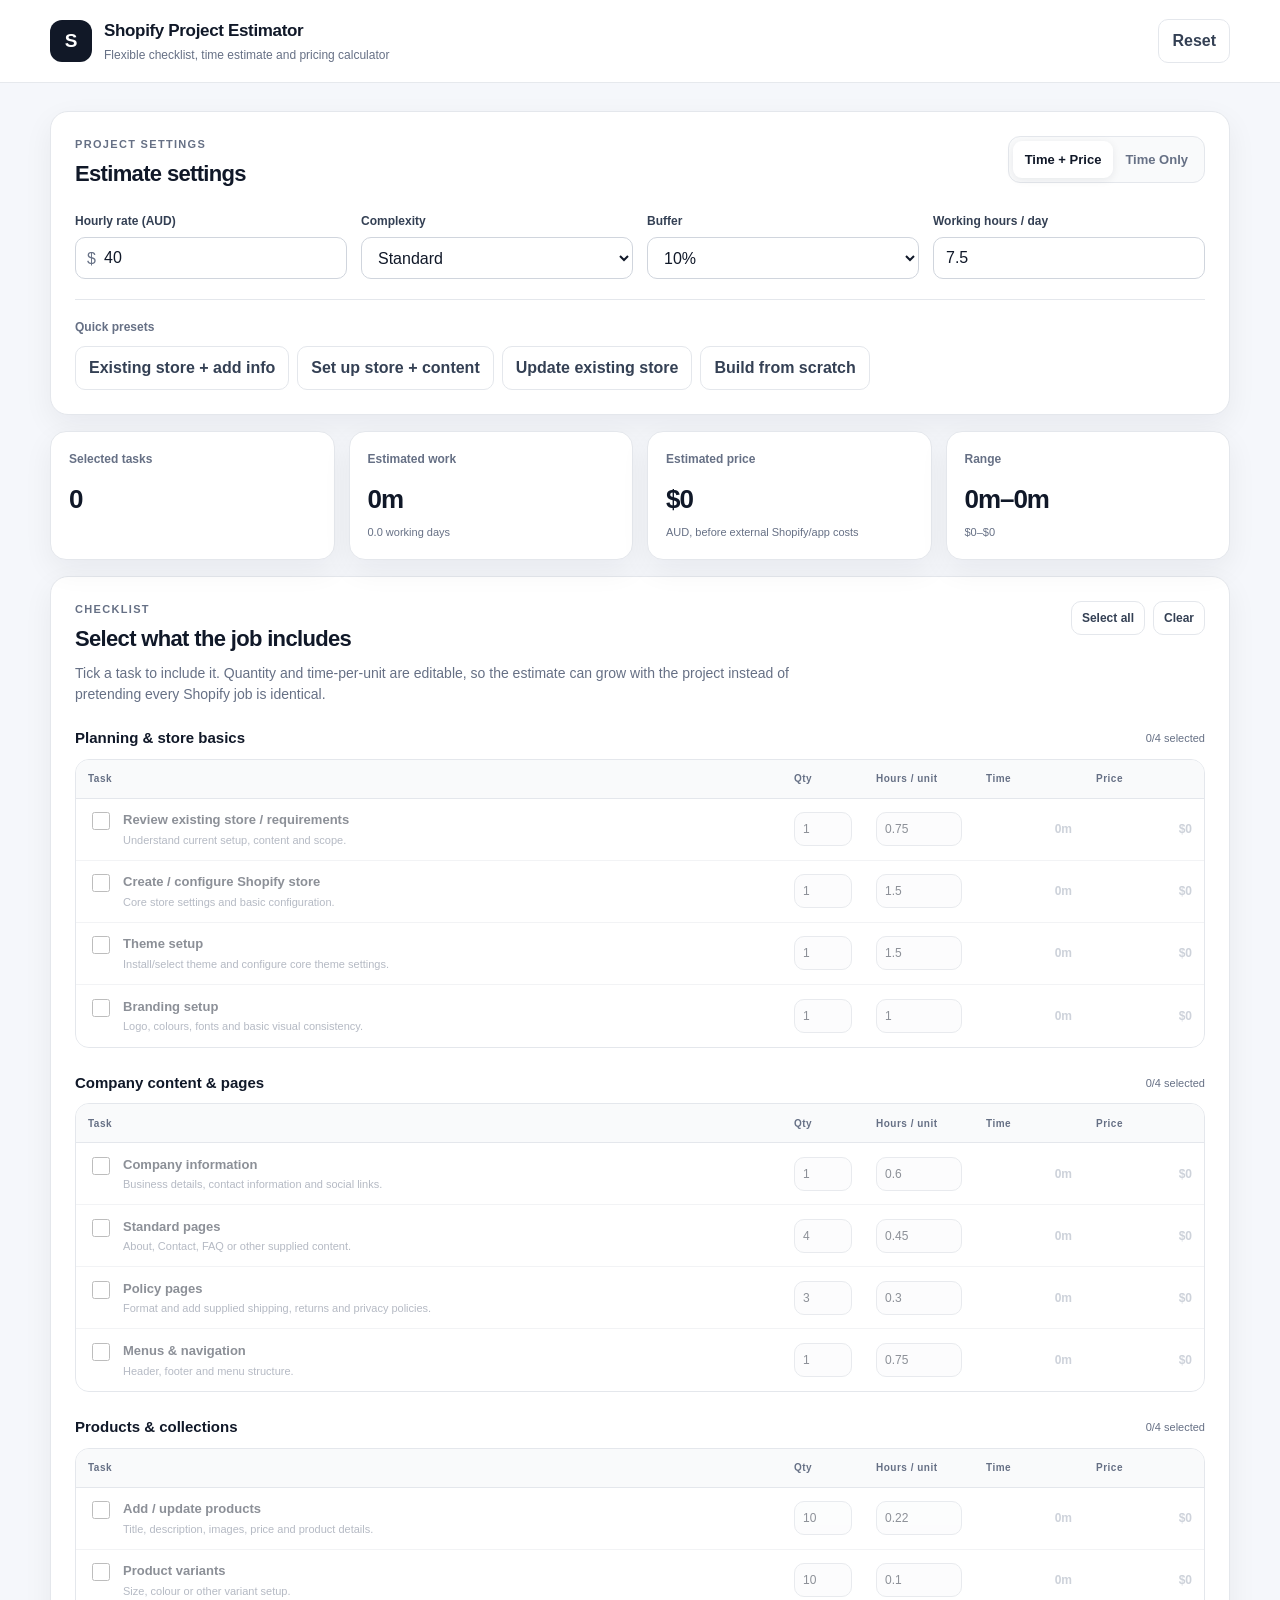
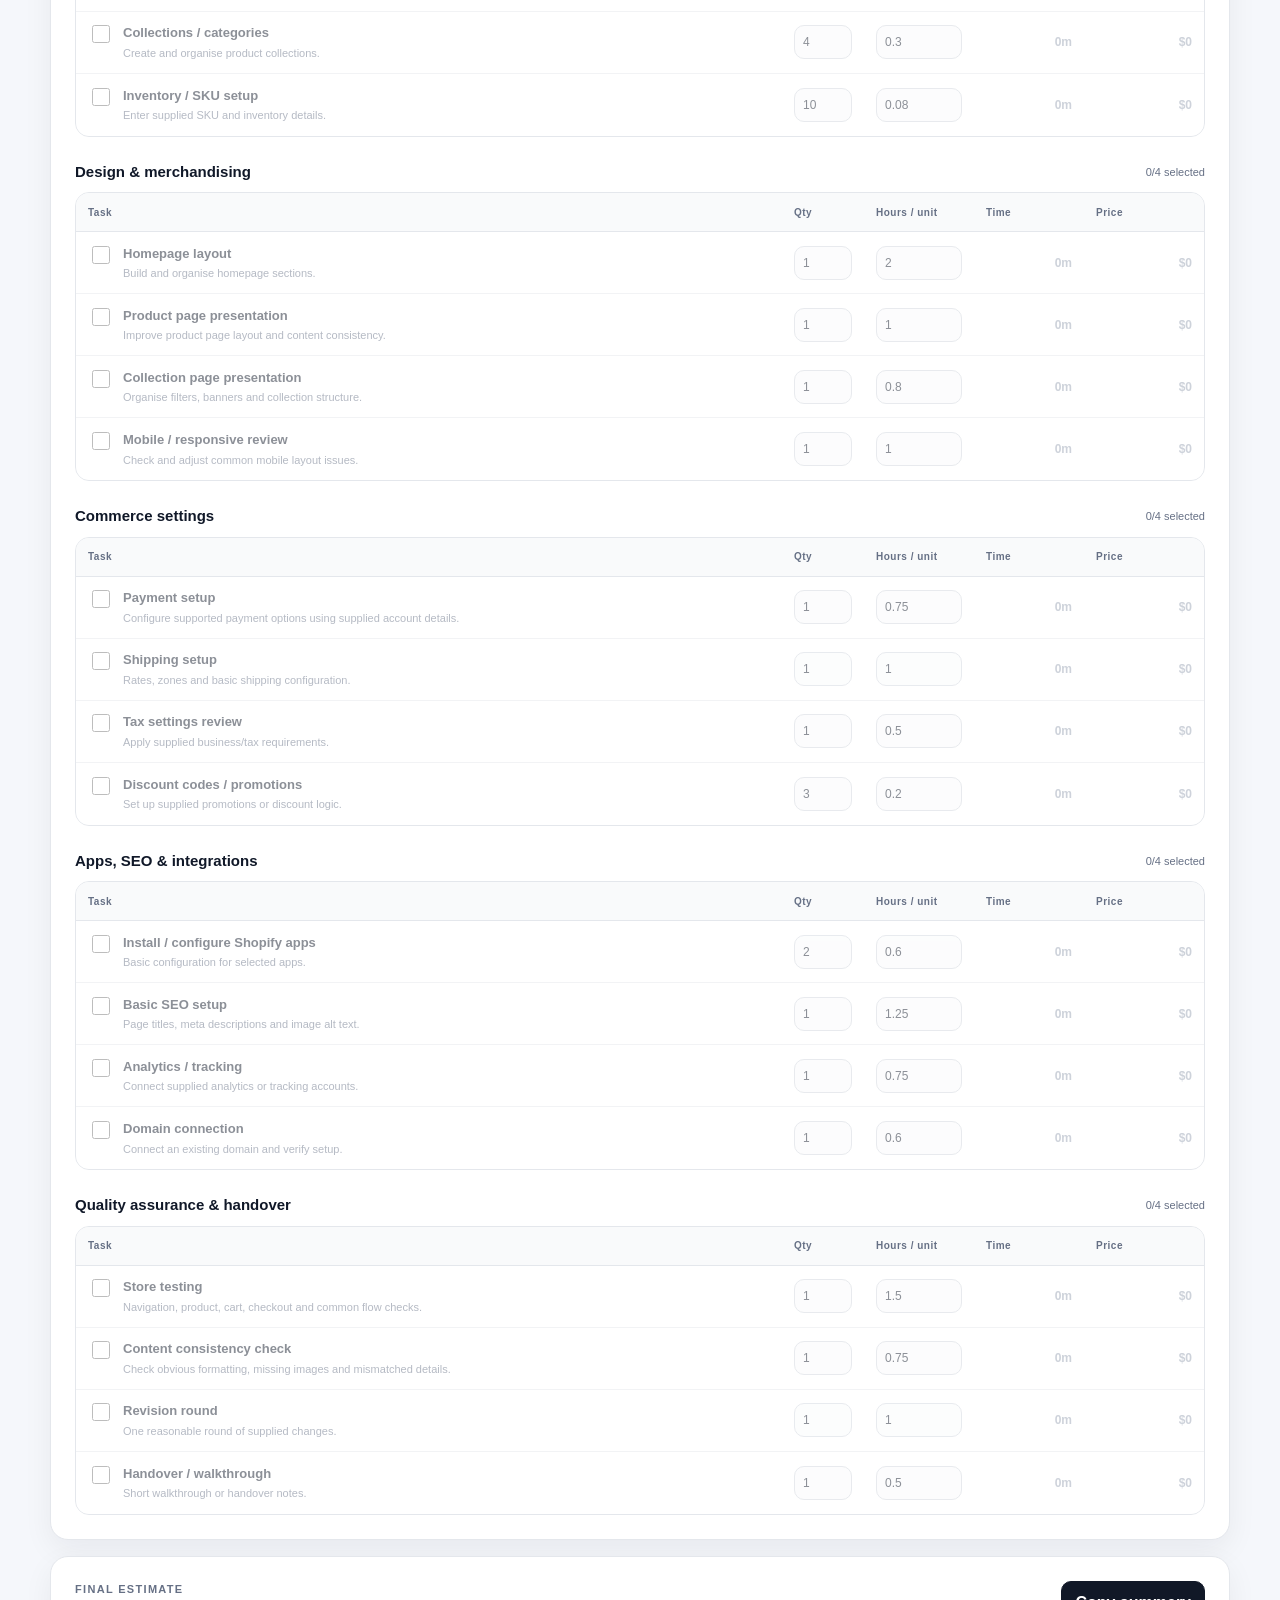
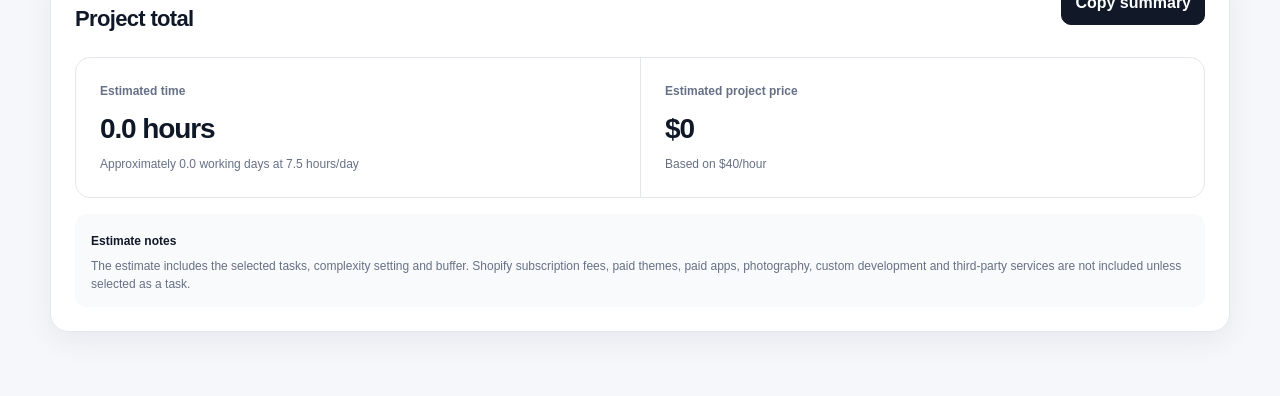
==== index.html @ 7134228d "Add files via upload" ====
<!doctype html>
<html lang="en">
<head>
  <meta charset="utf-8" />
  <meta name="viewport" content="width=device-width, initial-scale=1" />
  <meta name="theme-color" content="#111827" />
  <title>Shopify Project Estimator</title>
  <link rel="stylesheet" href="style.css" />
</head>
<body>
  <header class="topbar">
    <div class="brand">
      <div class="brand-mark">S</div>
      <div>
        <h1>Shopify Project Estimator</h1>
        <p>Flexible checklist, time estimate and pricing calculator</p>
      </div>
    </div>
    <button id="resetBtn" class="ghost-btn" type="button">Reset</button>
  </header>

  <main class="container">
    <section class="panel controls-panel">
      <div class="section-heading">
        <div>
          <span class="eyebrow">PROJECT SETTINGS</span>
          <h2>Estimate settings</h2>
        </div>
        <div class="mode-switch" aria-label="Estimate display mode">
          <button class="mode-btn active" data-mode="full" type="button">Time + Price</button>
          <button class="mode-btn" data-mode="time" type="button">Time Only</button>
        </div>
      </div>

      <div class="settings-grid">
        <label class="field price-field">
          <span>Hourly rate (AUD)</span>
          <div class="input-prefix">
            <span>$</span>
            <input id="hourlyRate" type="number" min="0" step="1" value="40" />
          </div>
        </label>

        <label class="field">
          <span>Complexity</span>
          <select id="complexity">
            <option value="0.9">Simple</option>
            <option value="1" selected>Standard</option>
            <option value="1.2">Detailed</option>
            <option value="1.45">Complex</option>
          </select>
        </label>

        <label class="field">
          <span>Buffer</span>
          <select id="buffer">
            <option value="0">0%</option>
            <option value="0.1" selected>10%</option>
            <option value="0.2">20%</option>
            <option value="0.3">30%</option>
          </select>
        </label>

        <label class="field">
          <span>Working hours / day</span>
          <input id="hoursPerDay" type="number" min="1" max="16" step="0.5" value="7.5" />
        </label>
      </div>

      <div class="preset-wrap">
        <span class="preset-label">Quick presets</span>
        <div class="preset-buttons">
          <button type="button" class="preset-btn" data-preset="existing">Existing store + add info</button>
          <button type="button" class="preset-btn" data-preset="setup">Set up store + content</button>
          <button type="button" class="preset-btn" data-preset="update">Update existing store</button>
          <button type="button" class="preset-btn" data-preset="scratch">Build from scratch</button>
        </div>
      </div>
    </section>

    <section class="summary-grid">
      <article class="summary-card">
        <span>Selected tasks</span>
        <strong id="selectedCount">0</strong>
      </article>
      <article class="summary-card">
        <span>Estimated work</span>
        <strong id="totalTime">0h</strong>
        <small id="dayEstimate">0 working days</small>
      </article>
      <article class="summary-card price-card">
        <span>Estimated price</span>
        <strong id="totalPrice">$0</strong>
        <small>AUD, before external Shopify/app costs</small>
      </article>
      <article class="summary-card">
        <span>Range</span>
        <strong id="timeRange">0–0h</strong>
        <small id="priceRange" class="price-field">$0–$0</small>
      </article>
    </section>

    <section class="panel checklist-panel">
      <div class="section-heading checklist-title">
        <div>
          <span class="eyebrow">CHECKLIST</span>
          <h2>Select what the job includes</h2>
          <p>Tick a task to include it. Quantity and time-per-unit are editable, so the estimate can grow with the project instead of pretending every Shopify job is identical.</p>
        </div>
        <div class="checklist-actions">
          <button id="selectAllBtn" class="ghost-btn small" type="button">Select all</button>
          <button id="clearAllBtn" class="ghost-btn small" type="button">Clear</button>
        </div>
      </div>

      <div id="taskGroups"></div>
    </section>

    <section class="panel final-panel">
      <div class="section-heading">
        <div>
          <span class="eyebrow">FINAL ESTIMATE</span>
          <h2>Project total</h2>
        </div>
        <button id="copyBtn" class="primary-btn" type="button">Copy summary</button>
      </div>

      <div class="final-grid">
        <div>
          <span class="final-label">Estimated time</span>
          <strong id="finalTime">0 hours</strong>
          <p id="finalDays">Approximately 0 working days</p>
        </div>
        <div class="price-field">
          <span class="final-label">Estimated project price</span>
          <strong id="finalPrice">A$0</strong>
          <p id="finalRateNote">Based on A$40/hour</p>
        </div>
      </div>

      <div class="notes">
        <strong>Estimate notes</strong>
        <p id="estimateNote">The estimate includes the selected tasks, complexity setting and buffer. Shopify subscription fees, paid themes, paid apps, photography, custom development and third-party services are not included unless selected as a task.</p>
      </div>
    </section>
  </main>

  <div id="toast" class="toast" role="status" aria-live="polite">Copied</div>
  <script src="app.js"></script>
</body>
</html>
---- style.css ----
:root {
  --bg: #f5f7fb;
  --panel: #ffffff;
  --text: #101828;
  --muted: #667085;
  --line: #e4e7ec;
  --soft: #f9fafb;
  --accent: #111827;
  --accent-2: #344054;
  --green: #16a34a;
  --shadow: 0 10px 30px rgba(16, 24, 40, .06);
  --radius: 18px;
}

* { box-sizing: border-box; }
html { scroll-behavior: smooth; }

body {
  margin: 0;
  background: var(--bg);
  color: var(--text);
  font-family: Inter, ui-sans-serif, -apple-system, BlinkMacSystemFont, "Segoe UI", sans-serif;
  line-height: 1.5;
}

button, input, select { font: inherit; }

.topbar {
  position: sticky;
  top: 0;
  z-index: 20;
  display: flex;
  justify-content: space-between;
  align-items: center;
  gap: 20px;
  padding: 18px max(20px, calc((100vw - 1180px)/2));
  background: rgba(255,255,255,.92);
  backdrop-filter: blur(16px);
  border-bottom: 1px solid rgba(228,231,236,.9);
}

.brand { display: flex; align-items: center; gap: 12px; }
.brand-mark {
  width: 42px; height: 42px; border-radius: 12px;
  display: grid; place-items: center;
  background: var(--accent); color: white;
  font-weight: 800; font-size: 19px;
}
.brand h1 { margin: 0; font-size: 17px; letter-spacing: -.02em; }
.brand p { margin: 2px 0 0; color: var(--muted); font-size: 12px; }

.container {
  width: min(1180px, calc(100% - 32px));
  margin: 28px auto 64px;
}

.panel, .summary-card {
  background: var(--panel);
  border: 1px solid var(--line);
  box-shadow: var(--shadow);
}

.panel { border-radius: var(--radius); padding: 24px; }

.section-heading {
  display: flex;
  justify-content: space-between;
  align-items: flex-start;
  gap: 18px;
  margin-bottom: 22px;
}

.eyebrow {
  display: block;
  margin-bottom: 5px;
  font-size: 11px;
  font-weight: 800;
  letter-spacing: .12em;
  color: var(--muted);
}

h2 { margin: 0; font-size: 22px; letter-spacing: -.03em; }
.section-heading p { margin: 8px 0 0; color: var(--muted); max-width: 760px; font-size: 14px; }

.mode-switch {
  display: inline-flex;
  padding: 4px;
  background: var(--soft);
  border: 1px solid var(--line);
  border-radius: 12px;
  flex-shrink: 0;
}

.mode-btn {
  border: 0;
  background: transparent;
  color: var(--muted);
  padding: 9px 12px;
  border-radius: 9px;
  cursor: pointer;
  font-weight: 700;
  font-size: 13px;
}
.mode-btn.active { background: white; color: var(--text); box-shadow: 0 2px 8px rgba(16,24,40,.08); }

.settings-grid {
  display: grid;
  grid-template-columns: repeat(4, 1fr);
  gap: 14px;
}

.field { display: flex; flex-direction: column; gap: 7px; }
.field > span { font-size: 12px; font-weight: 700; color: var(--accent-2); }

input, select {
  width: 100%;
  height: 42px;
  padding: 0 12px;
  border: 1px solid #d0d5dd;
  border-radius: 10px;
  background: white;
  color: var(--text);
  outline: none;
}
input:focus, select:focus { border-color: #98a2b3; box-shadow: 0 0 0 3px rgba(152,162,179,.15); }

.input-prefix { position: relative; }
.input-prefix span { position: absolute; left: 12px; top: 10px; color: var(--muted); }
.input-prefix input { padding-left: 28px; }

.preset-wrap {
  margin-top: 20px;
  padding-top: 18px;
  border-top: 1px solid var(--line);
}
.preset-label { display: block; color: var(--muted); font-size: 12px; font-weight: 700; margin-bottom: 10px; }
.preset-buttons { display: flex; gap: 8px; flex-wrap: wrap; }

.preset-btn, .ghost-btn, .primary-btn {
  border-radius: 10px;
  padding: 9px 13px;
  cursor: pointer;
  font-weight: 700;
  transition: .16s ease;
}
.preset-btn, .ghost-btn {
  border: 1px solid var(--line);
  background: white;
  color: var(--accent-2);
}
.preset-btn:hover, .ghost-btn:hover { background: var(--soft); transform: translateY(-1px); }
.primary-btn { border: 1px solid var(--accent); background: var(--accent); color: white; }
.primary-btn:hover { opacity: .9; transform: translateY(-1px); }
.small { padding: 7px 10px; font-size: 12px; }

.summary-grid {
  display: grid;
  grid-template-columns: repeat(4, 1fr);
  gap: 14px;
  margin: 16px 0;
}
.summary-card { border-radius: 16px; padding: 18px; min-height: 124px; }
.summary-card span { display: block; color: var(--muted); font-size: 12px; font-weight: 700; }
.summary-card strong { display: block; margin-top: 12px; font-size: 26px; letter-spacing: -.04em; }
.summary-card small { display: block; margin-top: 5px; color: var(--muted); font-size: 11px; }

.checklist-actions { display: flex; gap: 8px; flex-shrink: 0; }

.task-group + .task-group { margin-top: 24px; }
.group-head {
  display: flex;
  justify-content: space-between;
  align-items: center;
  margin-bottom: 9px;
}
.group-head h3 { margin: 0; font-size: 15px; }
.group-head span { color: var(--muted); font-size: 11px; }

.task-table {
  border: 1px solid var(--line);
  border-radius: 14px;
  overflow: hidden;
}
.task-row {
  display: grid;
  grid-template-columns: minmax(260px, 2.3fr) 82px 110px 110px 120px;
  align-items: center;
  min-height: 62px;
  background: white;
  border-bottom: 1px solid var(--line);
}
.task-row:last-child { border-bottom: 0; }
.task-row.header {
  min-height: 39px;
  background: var(--soft);
  color: var(--muted);
  font-size: 10px;
  font-weight: 800;
  letter-spacing: .05em;
}
.task-row > div { padding: 9px 12px; }
.task-title {
  display: flex;
  align-items: flex-start;
  gap: 10px;
}
.task-title input[type="checkbox"] {
  width: 18px; height: 18px; margin-top: 2px; accent-color: var(--accent);
}
.task-name { font-size: 13px; font-weight: 700; }
.task-desc { margin-top: 2px; font-size: 11px; color: var(--muted); }
.cell-input input { height: 34px; padding: 0 8px; font-size: 12px; }
.calc-cell { font-size: 12px; font-weight: 750; text-align: right; }
.muted-cell { color: #98a2b3; }

.task-row.disabled { opacity: .48; }
.task-row.disabled .cell-input input { background: var(--soft); }

.final-panel { margin-top: 16px; }
.final-grid {
  display: grid;
  grid-template-columns: 1fr 1fr;
  gap: 0;
  border: 1px solid var(--line);
  border-radius: 15px;
  overflow: hidden;
}
.final-grid > div { padding: 24px; }
.final-grid > div + div { border-left: 1px solid var(--line); }
.final-label { display: block; color: var(--muted); font-size: 12px; font-weight: 700; }
.final-grid strong { display: block; margin-top: 8px; font-size: 28px; letter-spacing: -.04em; }
.final-grid p { margin: 5px 0 0; color: var(--muted); font-size: 12px; }
.notes { margin-top: 16px; padding: 14px 16px; background: var(--soft); border-radius: 12px; }
.notes strong { font-size: 12px; }
.notes p { margin: 5px 0 0; color: var(--muted); font-size: 12px; }

.toast {
  position: fixed;
  left: 50%;
  bottom: 24px;
  transform: translate(-50%, 20px);
  background: #101828;
  color: white;
  padding: 10px 14px;
  border-radius: 10px;
  font-size: 12px;
  opacity: 0;
  pointer-events: none;
  transition: .2s ease;
}
.toast.show { opacity: 1; transform: translate(-50%, 0); }

body.time-only .price-field,
body.time-only .price-card,
body.time-only .price-col { display: none !important; }

body.time-only .settings-grid { grid-template-columns: repeat(3, 1fr); }
body.time-only .task-row { grid-template-columns: minmax(260px, 2.3fr) 82px 110px 110px; }
body.time-only .final-grid { grid-template-columns: 1fr; }
body.time-only .final-grid > div + div { border-left: 0; }

@media (max-width: 900px) {
  .settings-grid, body.time-only .settings-grid { grid-template-columns: repeat(2, 1fr); }
  .summary-grid { grid-template-columns: repeat(2, 1fr); }
  .task-row { grid-template-columns: minmax(220px, 2fr) 70px 95px 95px 105px; }
  body.time-only .task-row { grid-template-columns: minmax(220px, 2fr) 70px 95px 95px; }
}

@media (max-width: 680px) {
  .topbar { padding: 13px 16px; }
  .brand p { display: none; }
  .container { width: min(100% - 20px, 1180px); margin-top: 12px; }
  .panel { padding: 16px; border-radius: 15px; }
  .section-heading { flex-direction: column; }
  .mode-switch { width: 100%; }
  .mode-btn { flex: 1; }
  .settings-grid, body.time-only .settings-grid, .summary-grid, .final-grid { grid-template-columns: 1fr; }
  .summary-card { min-height: 100px; }

  .task-table { border: 0; overflow: visible; }
  .task-row.header { display: none; }
  .task-row,
  body.time-only .task-row {
    grid-template-columns: 1fr 1fr;
    gap: 8px;
    margin-bottom: 10px;
    padding: 12px;
    border: 1px solid var(--line);
    border-radius: 12px;
  }
  .task-row > div { padding: 0; }
  .task-row > .task-title { grid-column: 1 / -1; padding-bottom: 8px; }
  .cell-input::before, .calc-cell::before {
    display: block;
    margin-bottom: 4px;
    color: var(--muted);
    font-size: 9px;
    font-weight: 800;
    text-transform: uppercase;
    letter-spacing: .06em;
  }
  .qty-cell::before { content: "Qty"; }
  .hours-cell::before { content: "Hours / unit"; }
  .time-cell::before { content: "Time"; }
  .price-col::before { content: "Price"; }
  .calc-cell { text-align: left; }
  .final-grid > div + div { border-left: 0; border-top: 1px solid var(--line); }
}
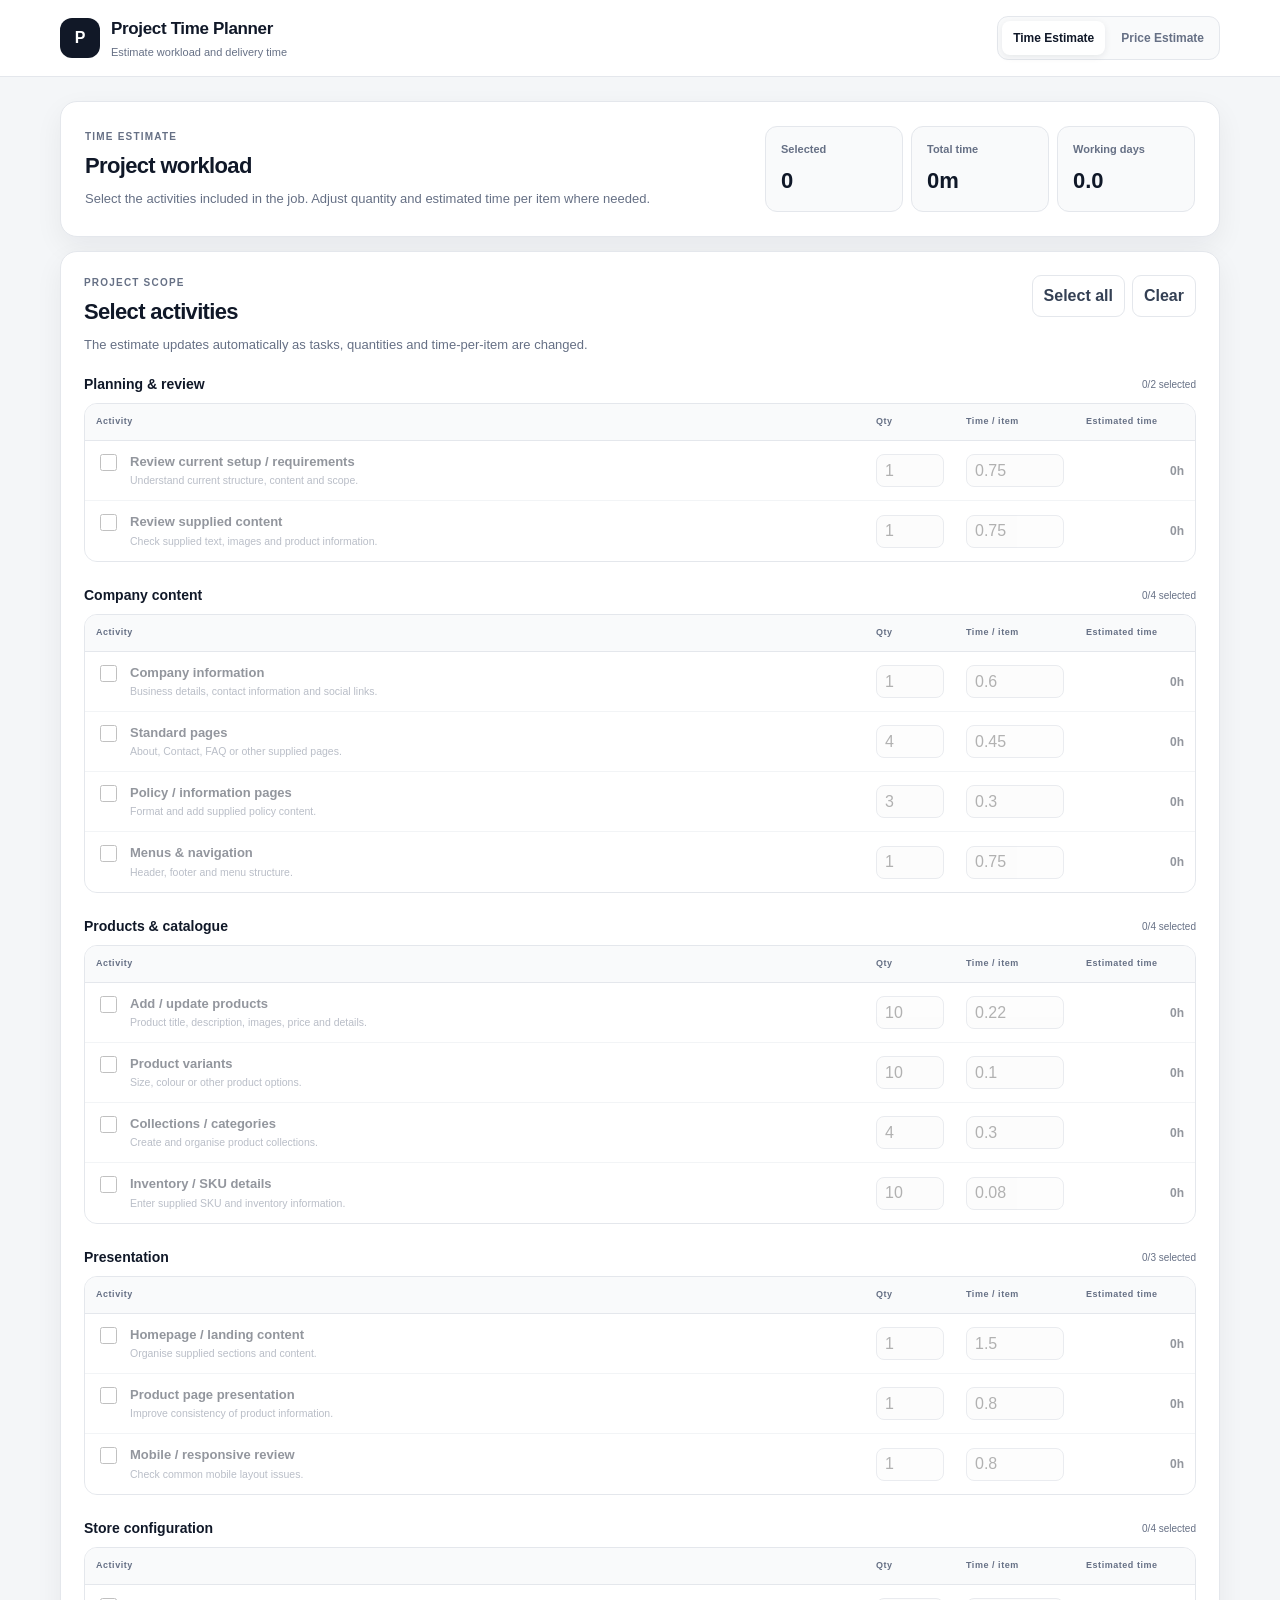
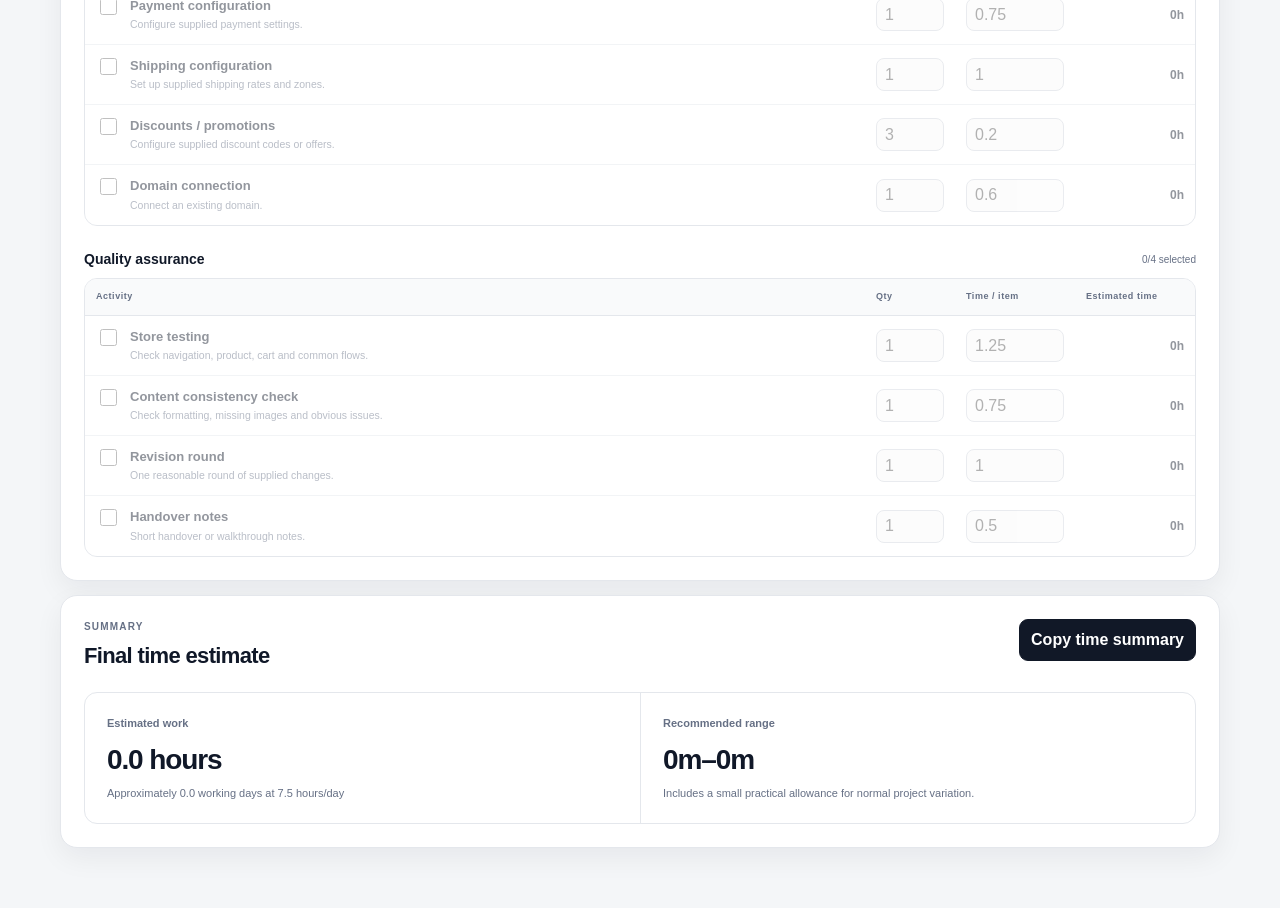
==== commit 1553fd1f: "Add files via upload" ====
--- a/index.html
+++ b/index.html
@@ -3,149 +3,88 @@
 <head>
   <meta charset="utf-8" />
   <meta name="viewport" content="width=device-width, initial-scale=1" />
-  <meta name="theme-color" content="#111827" />
-  <title>Shopify Project Estimator</title>
+  <title>Project Time Planner</title>
   <link rel="stylesheet" href="style.css" />
 </head>
 <body>
   <header class="topbar">
     <div class="brand">
-      <div class="brand-mark">S</div>
+      <div class="brand-mark">P</div>
       <div>
-        <h1>Shopify Project Estimator</h1>
-        <p>Flexible checklist, time estimate and pricing calculator</p>
+        <h1>Project Time Planner</h1>
+        <p>Estimate workload and delivery time</p>
       </div>
     </div>
-    <button id="resetBtn" class="ghost-btn" type="button">Reset</button>
+    <nav class="nav">
+      <a class="nav-link active" href="index.html">Time Estimate</a>
+      <a class="nav-link" href="price.html">Price Estimate</a>
+    </nav>
   </header>
 
   <main class="container">
-    <section class="panel controls-panel">
-      <div class="section-heading">
+    <section class="hero-card">
+      <div>
+        <span class="eyebrow">TIME ESTIMATE</span>
+        <h2>Project workload</h2>
+        <p>Select the activities included in the job. Adjust quantity and estimated time per item where needed.</p>
+      </div>
+      <div class="hero-stats">
         <div>
-          <span class="eyebrow">PROJECT SETTINGS</span>
-          <h2>Estimate settings</h2>
+          <span>Selected</span>
+          <strong id="selectedCount">0</strong>
         </div>
-        <div class="mode-switch" aria-label="Estimate display mode">
-          <button class="mode-btn active" data-mode="full" type="button">Time + Price</button>
-          <button class="mode-btn" data-mode="time" type="button">Time Only</button>
+        <div>
+          <span>Total time</span>
+          <strong id="totalTime">0h</strong>
         </div>
-      </div>
-
-      <div class="settings-grid">
-        <label class="field price-field">
-          <span>Hourly rate (AUD)</span>
-          <div class="input-prefix">
-            <span>$</span>
-            <input id="hourlyRate" type="number" min="0" step="1" value="40" />
-          </div>
-        </label>
-
-        <label class="field">
-          <span>Complexity</span>
-          <select id="complexity">
-            <option value="0.9">Simple</option>
-            <option value="1" selected>Standard</option>
-            <option value="1.2">Detailed</option>
-            <option value="1.45">Complex</option>
-          </select>
-        </label>
-
-        <label class="field">
-          <span>Buffer</span>
-          <select id="buffer">
-            <option value="0">0%</option>
-            <option value="0.1" selected>10%</option>
-            <option value="0.2">20%</option>
-            <option value="0.3">30%</option>
-          </select>
-        </label>
-
-        <label class="field">
-          <span>Working hours / day</span>
-          <input id="hoursPerDay" type="number" min="1" max="16" step="0.5" value="7.5" />
-        </label>
-      </div>
-
-      <div class="preset-wrap">
-        <span class="preset-label">Quick presets</span>
-        <div class="preset-buttons">
-          <button type="button" class="preset-btn" data-preset="existing">Existing store + add info</button>
-          <button type="button" class="preset-btn" data-preset="setup">Set up store + content</button>
-          <button type="button" class="preset-btn" data-preset="update">Update existing store</button>
-          <button type="button" class="preset-btn" data-preset="scratch">Build from scratch</button>
+        <div>
+          <span>Working days</span>
+          <strong id="workingDays">0</strong>
         </div>
       </div>
     </section>
 
-    <section class="summary-grid">
-      <article class="summary-card">
-        <span>Selected tasks</span>
-        <strong id="selectedCount">0</strong>
-      </article>
-      <article class="summary-card">
-        <span>Estimated work</span>
-        <strong id="totalTime">0h</strong>
-        <small id="dayEstimate">0 working days</small>
-      </article>
-      <article class="summary-card price-card">
-        <span>Estimated price</span>
-        <strong id="totalPrice">$0</strong>
-        <small>AUD, before external Shopify/app costs</small>
-      </article>
-      <article class="summary-card">
-        <span>Range</span>
-        <strong id="timeRange">0–0h</strong>
-        <small id="priceRange" class="price-field">$0–$0</small>
-      </article>
-    </section>
-
-    <section class="panel checklist-panel">
-      <div class="section-heading checklist-title">
+    <section class="panel">
+      <div class="section-heading">
         <div>
-          <span class="eyebrow">CHECKLIST</span>
-          <h2>Select what the job includes</h2>
-          <p>Tick a task to include it. Quantity and time-per-unit are editable, so the estimate can grow with the project instead of pretending every Shopify job is identical.</p>
+          <span class="eyebrow">PROJECT SCOPE</span>
+          <h2>Select activities</h2>
+          <p>The estimate updates automatically as tasks, quantities and time-per-item are changed.</p>
         </div>
-        <div class="checklist-actions">
-          <button id="selectAllBtn" class="ghost-btn small" type="button">Select all</button>
-          <button id="clearAllBtn" class="ghost-btn small" type="button">Clear</button>
+        <div class="actions">
+          <button id="selectAllBtn" class="ghost-btn" type="button">Select all</button>
+          <button id="clearBtn" class="ghost-btn" type="button">Clear</button>
         </div>
       </div>
 
       <div id="taskGroups"></div>
     </section>
 
-    <section class="panel final-panel">
+    <section class="panel summary-panel">
       <div class="section-heading">
         <div>
-          <span class="eyebrow">FINAL ESTIMATE</span>
-          <h2>Project total</h2>
+          <span class="eyebrow">SUMMARY</span>
+          <h2>Final time estimate</h2>
         </div>
-        <button id="copyBtn" class="primary-btn" type="button">Copy summary</button>
+        <button id="copyBtn" class="primary-btn" type="button">Copy time summary</button>
       </div>
 
       <div class="final-grid">
         <div>
-          <span class="final-label">Estimated time</span>
+          <span>Estimated work</span>
           <strong id="finalTime">0 hours</strong>
           <p id="finalDays">Approximately 0 working days</p>
         </div>
-        <div class="price-field">
-          <span class="final-label">Estimated project price</span>
-          <strong id="finalPrice">A$0</strong>
-          <p id="finalRateNote">Based on A$40/hour</p>
+        <div>
+          <span>Recommended range</span>
+          <strong id="timeRange">0–0 hours</strong>
+          <p>Includes a small practical allowance for normal project variation.</p>
         </div>
-      </div>
-
-      <div class="notes">
-        <strong>Estimate notes</strong>
-        <p id="estimateNote">The estimate includes the selected tasks, complexity setting and buffer. Shopify subscription fees, paid themes, paid apps, photography, custom development and third-party services are not included unless selected as a task.</p>
       </div>
     </section>
   </main>
 
-  <div id="toast" class="toast" role="status" aria-live="polite">Copied</div>
-  <script src="app.js"></script>
+  <div id="toast" class="toast">Copied</div>
+  <script src="time.js"></script>
 </body>
 </html>
--- a/style.css
+++ b/style.css
@@ -1,309 +1,80 @@
 
-:root {
-  --bg: #f5f7fb;
-  --panel: #ffffff;
-  --text: #101828;
-  --muted: #667085;
-  --line: #e4e7ec;
-  --soft: #f9fafb;
-  --accent: #111827;
-  --accent-2: #344054;
-  --green: #16a34a;
-  --shadow: 0 10px 30px rgba(16, 24, 40, .06);
-  --radius: 18px;
+:root{
+  --bg:#f4f6f8;--panel:#fff;--text:#101828;--muted:#667085;--line:#e4e7ec;
+  --soft:#f9fafb;--dark:#111827;--shadow:0 10px 28px rgba(16,24,40,.06)
 }
-
-* { box-sizing: border-box; }
-html { scroll-behavior: smooth; }
-
-body {
-  margin: 0;
-  background: var(--bg);
-  color: var(--text);
-  font-family: Inter, ui-sans-serif, -apple-system, BlinkMacSystemFont, "Segoe UI", sans-serif;
-  line-height: 1.5;
+*{box-sizing:border-box}
+body{margin:0;background:var(--bg);color:var(--text);font-family:Inter,-apple-system,BlinkMacSystemFont,"Segoe UI",sans-serif;line-height:1.5}
+button,input{font:inherit}
+.topbar{
+  position:sticky;top:0;z-index:20;display:flex;justify-content:space-between;align-items:center;gap:20px;
+  padding:16px max(20px,calc((100vw - 1160px)/2));background:rgba(255,255,255,.94);
+  border-bottom:1px solid var(--line);backdrop-filter:blur(14px)
 }
-
-button, input, select { font: inherit; }
-
-.topbar {
-  position: sticky;
-  top: 0;
-  z-index: 20;
-  display: flex;
-  justify-content: space-between;
-  align-items: center;
-  gap: 20px;
-  padding: 18px max(20px, calc((100vw - 1180px)/2));
-  background: rgba(255,255,255,.92);
-  backdrop-filter: blur(16px);
-  border-bottom: 1px solid rgba(228,231,236,.9);
+.brand{display:flex;align-items:center;gap:11px}
+.brand-mark{width:40px;height:40px;border-radius:12px;display:grid;place-items:center;background:var(--dark);color:white;font-weight:800}
+.brand h1{font-size:17px;margin:0;letter-spacing:-.02em}
+.brand p{font-size:11px;color:var(--muted);margin:2px 0 0}
+.nav{display:flex;gap:5px;padding:4px;background:var(--soft);border:1px solid var(--line);border-radius:11px}
+.nav-link{text-decoration:none;color:var(--muted);padding:8px 11px;border-radius:8px;font-size:12px;font-weight:750}
+.nav-link.active{background:white;color:var(--text);box-shadow:0 2px 7px rgba(16,24,40,.08)}
+.container{width:min(1160px,calc(100% - 30px));margin:24px auto 60px}
+.hero-card,.panel{background:var(--panel);border:1px solid var(--line);border-radius:17px;box-shadow:var(--shadow)}
+.hero-card{padding:24px;display:flex;justify-content:space-between;align-items:center;gap:24px}
+.eyebrow{display:block;font-size:10px;font-weight:800;letter-spacing:.12em;color:var(--muted);margin-bottom:5px}
+.hero-card h2,.section-heading h2{font-size:22px;margin:0;letter-spacing:-.03em}
+.hero-card p,.section-heading p{font-size:13px;color:var(--muted);margin:7px 0 0;max-width:720px}
+.hero-stats{display:grid;grid-template-columns:repeat(3,minmax(120px,1fr));gap:8px;min-width:430px}
+.hero-stats>div{padding:14px 15px;background:var(--soft);border:1px solid var(--line);border-radius:12px}
+.hero-stats span,.final-grid span{display:block;color:var(--muted);font-size:11px;font-weight:700}
+.hero-stats strong{display:block;font-size:22px;margin-top:6px}
+.panel{padding:23px;margin-top:14px}
+.section-heading{display:flex;justify-content:space-between;align-items:flex-start;gap:18px;margin-bottom:20px}
+.actions{display:flex;gap:7px}
+.ghost-btn,.primary-btn{border-radius:9px;padding:8px 11px;font-weight:700;cursor:pointer}
+.ghost-btn{background:white;border:1px solid var(--line);color:#344054}
+.primary-btn{background:var(--dark);border:1px solid var(--dark);color:white}
+.group+.group{margin-top:23px}
+.group-head{display:flex;justify-content:space-between;align-items:center;margin-bottom:8px}
+.group-head h3{font-size:14px;margin:0}
+.group-head span{font-size:10px;color:var(--muted)}
+.task-table{border:1px solid var(--line);border-radius:13px;overflow:hidden}
+.task-row{display:grid;grid-template-columns:minmax(290px,2.6fr) 90px 120px 120px;align-items:center;min-height:60px;background:white;border-bottom:1px solid var(--line)}
+.task-row.price-row{grid-template-columns:minmax(290px,2.6fr) 90px 120px 120px}
+.task-row:last-child{border-bottom:0}
+.task-row.head{min-height:37px;background:var(--soft);font-size:9px;font-weight:800;letter-spacing:.06em;color:var(--muted)}
+.task-row>div{padding:9px 11px}
+.task-title{display:flex;gap:10px;align-items:flex-start}
+.task-title input{width:17px;height:17px;margin-top:2px;accent-color:var(--dark)}
+.task-name{font-size:13px;font-weight:750}
+.task-desc{font-size:10.5px;color:var(--muted);margin-top:2px}
+.task-row input[type=number]{width:100%;height:33px;border:1px solid #d0d5dd;border-radius:8px;padding:0 8px}
+.calc{text-align:right;font-size:12px;font-weight:750}
+.task-row.off{opacity:.45}
+.summary-panel{margin-top:14px}
+.final-grid{display:grid;grid-template-columns:1fr 1fr;border:1px solid var(--line);border-radius:13px;overflow:hidden}
+.final-grid.one{grid-template-columns:1fr}
+.final-grid>div{padding:22px}
+.final-grid>div+div{border-left:1px solid var(--line)}
+.final-grid strong{display:block;font-size:28px;margin-top:7px;letter-spacing:-.04em}
+.final-grid p{font-size:11px;color:var(--muted);margin:4px 0 0}
+.price-hero{align-items:flex-end}
+.rate-box{min-width:230px}
+.rate-box label{display:block;font-size:11px;font-weight:700;color:#475467;margin-bottom:6px}
+.money-input{position:relative}
+.money-input span{position:absolute;left:11px;top:9px;color:var(--muted)}
+.money-input input{width:100%;height:40px;border:1px solid #d0d5dd;border-radius:9px;padding:0 10px 0 27px}
+.toast{position:fixed;left:50%;bottom:22px;transform:translate(-50%,14px);background:#101828;color:white;border-radius:9px;padding:9px 12px;font-size:11px;opacity:0;transition:.2s;pointer-events:none}
+.toast.show{opacity:1;transform:translate(-50%,0)}
+@media(max-width:800px){
+  .topbar{align-items:flex-start;flex-direction:column}.nav{width:100%}.nav-link{flex:1;text-align:center}
+  .hero-card{align-items:flex-start;flex-direction:column}.hero-stats{width:100%;min-width:0}
+  .task-row,.task-row.price-row{grid-template-columns:minmax(220px,2fr) 75px 100px 105px}
 }
-
-.brand { display: flex; align-items: center; gap: 12px; }
-.brand-mark {
-  width: 42px; height: 42px; border-radius: 12px;
-  display: grid; place-items: center;
-  background: var(--accent); color: white;
-  font-weight: 800; font-size: 19px;
+@media(max-width:620px){
+  .container{width:min(100% - 18px,1160px);margin-top:10px}.panel,.hero-card{padding:15px}
+  .hero-stats{grid-template-columns:1fr}.section-heading{flex-direction:column}.task-table{border:0;overflow:visible}.task-row.head{display:none}
+  .task-row,.task-row.price-row{grid-template-columns:1fr 1fr;gap:8px;margin-bottom:9px;padding:11px;border:1px solid var(--line)!important;border-radius:11px;min-height:0}
+  .task-row>div{padding:0}.task-title{grid-column:1/-1;padding-bottom:5px!important}.calc{text-align:left}
+  .final-grid{grid-template-columns:1fr}.final-grid>div+div{border-left:0;border-top:1px solid var(--line)}
 }
-.brand h1 { margin: 0; font-size: 17px; letter-spacing: -.02em; }
-.brand p { margin: 2px 0 0; color: var(--muted); font-size: 12px; }
-
-.container {
-  width: min(1180px, calc(100% - 32px));
-  margin: 28px auto 64px;
-}
-
-.panel, .summary-card {
-  background: var(--panel);
-  border: 1px solid var(--line);
-  box-shadow: var(--shadow);
-}
-
-.panel { border-radius: var(--radius); padding: 24px; }
-
-.section-heading {
-  display: flex;
-  justify-content: space-between;
-  align-items: flex-start;
-  gap: 18px;
-  margin-bottom: 22px;
-}
-
-.eyebrow {
-  display: block;
-  margin-bottom: 5px;
-  font-size: 11px;
-  font-weight: 800;
-  letter-spacing: .12em;
-  color: var(--muted);
-}
-
-h2 { margin: 0; font-size: 22px; letter-spacing: -.03em; }
-.section-heading p { margin: 8px 0 0; color: var(--muted); max-width: 760px; font-size: 14px; }
-
-.mode-switch {
-  display: inline-flex;
-  padding: 4px;
-  background: var(--soft);
-  border: 1px solid var(--line);
-  border-radius: 12px;
-  flex-shrink: 0;
-}
-
-.mode-btn {
-  border: 0;
-  background: transparent;
-  color: var(--muted);
-  padding: 9px 12px;
-  border-radius: 9px;
-  cursor: pointer;
-  font-weight: 700;
-  font-size: 13px;
-}
-.mode-btn.active { background: white; color: var(--text); box-shadow: 0 2px 8px rgba(16,24,40,.08); }
-
-.settings-grid {
-  display: grid;
-  grid-template-columns: repeat(4, 1fr);
-  gap: 14px;
-}
-
-.field { display: flex; flex-direction: column; gap: 7px; }
-.field > span { font-size: 12px; font-weight: 700; color: var(--accent-2); }
-
-input, select {
-  width: 100%;
-  height: 42px;
-  padding: 0 12px;
-  border: 1px solid #d0d5dd;
-  border-radius: 10px;
-  background: white;
-  color: var(--text);
-  outline: none;
-}
-input:focus, select:focus { border-color: #98a2b3; box-shadow: 0 0 0 3px rgba(152,162,179,.15); }
-
-.input-prefix { position: relative; }
-.input-prefix span { position: absolute; left: 12px; top: 10px; color: var(--muted); }
-.input-prefix input { padding-left: 28px; }
-
-.preset-wrap {
-  margin-top: 20px;
-  padding-top: 18px;
-  border-top: 1px solid var(--line);
-}
-.preset-label { display: block; color: var(--muted); font-size: 12px; font-weight: 700; margin-bottom: 10px; }
-.preset-buttons { display: flex; gap: 8px; flex-wrap: wrap; }
-
-.preset-btn, .ghost-btn, .primary-btn {
-  border-radius: 10px;
-  padding: 9px 13px;
-  cursor: pointer;
-  font-weight: 700;
-  transition: .16s ease;
-}
-.preset-btn, .ghost-btn {
-  border: 1px solid var(--line);
-  background: white;
-  color: var(--accent-2);
-}
-.preset-btn:hover, .ghost-btn:hover { background: var(--soft); transform: translateY(-1px); }
-.primary-btn { border: 1px solid var(--accent); background: var(--accent); color: white; }
-.primary-btn:hover { opacity: .9; transform: translateY(-1px); }
-.small { padding: 7px 10px; font-size: 12px; }
-
-.summary-grid {
-  display: grid;
-  grid-template-columns: repeat(4, 1fr);
-  gap: 14px;
-  margin: 16px 0;
-}
-.summary-card { border-radius: 16px; padding: 18px; min-height: 124px; }
-.summary-card span { display: block; color: var(--muted); font-size: 12px; font-weight: 700; }
-.summary-card strong { display: block; margin-top: 12px; font-size: 26px; letter-spacing: -.04em; }
-.summary-card small { display: block; margin-top: 5px; color: var(--muted); font-size: 11px; }
-
-.checklist-actions { display: flex; gap: 8px; flex-shrink: 0; }
-
-.task-group + .task-group { margin-top: 24px; }
-.group-head {
-  display: flex;
-  justify-content: space-between;
-  align-items: center;
-  margin-bottom: 9px;
-}
-.group-head h3 { margin: 0; font-size: 15px; }
-.group-head span { color: var(--muted); font-size: 11px; }
-
-.task-table {
-  border: 1px solid var(--line);
-  border-radius: 14px;
-  overflow: hidden;
-}
-.task-row {
-  display: grid;
-  grid-template-columns: minmax(260px, 2.3fr) 82px 110px 110px 120px;
-  align-items: center;
-  min-height: 62px;
-  background: white;
-  border-bottom: 1px solid var(--line);
-}
-.task-row:last-child { border-bottom: 0; }
-.task-row.header {
-  min-height: 39px;
-  background: var(--soft);
-  color: var(--muted);
-  font-size: 10px;
-  font-weight: 800;
-  letter-spacing: .05em;
-}
-.task-row > div { padding: 9px 12px; }
-.task-title {
-  display: flex;
-  align-items: flex-start;
-  gap: 10px;
-}
-.task-title input[type="checkbox"] {
-  width: 18px; height: 18px; margin-top: 2px; accent-color: var(--accent);
-}
-.task-name { font-size: 13px; font-weight: 700; }
-.task-desc { margin-top: 2px; font-size: 11px; color: var(--muted); }
-.cell-input input { height: 34px; padding: 0 8px; font-size: 12px; }
-.calc-cell { font-size: 12px; font-weight: 750; text-align: right; }
-.muted-cell { color: #98a2b3; }
-
-.task-row.disabled { opacity: .48; }
-.task-row.disabled .cell-input input { background: var(--soft); }
-
-.final-panel { margin-top: 16px; }
-.final-grid {
-  display: grid;
-  grid-template-columns: 1fr 1fr;
-  gap: 0;
-  border: 1px solid var(--line);
-  border-radius: 15px;
-  overflow: hidden;
-}
-.final-grid > div { padding: 24px; }
-.final-grid > div + div { border-left: 1px solid var(--line); }
-.final-label { display: block; color: var(--muted); font-size: 12px; font-weight: 700; }
-.final-grid strong { display: block; margin-top: 8px; font-size: 28px; letter-spacing: -.04em; }
-.final-grid p { margin: 5px 0 0; color: var(--muted); font-size: 12px; }
-.notes { margin-top: 16px; padding: 14px 16px; background: var(--soft); border-radius: 12px; }
-.notes strong { font-size: 12px; }
-.notes p { margin: 5px 0 0; color: var(--muted); font-size: 12px; }
-
-.toast {
-  position: fixed;
-  left: 50%;
-  bottom: 24px;
-  transform: translate(-50%, 20px);
-  background: #101828;
-  color: white;
-  padding: 10px 14px;
-  border-radius: 10px;
-  font-size: 12px;
-  opacity: 0;
-  pointer-events: none;
-  transition: .2s ease;
-}
-.toast.show { opacity: 1; transform: translate(-50%, 0); }
-
-body.time-only .price-field,
-body.time-only .price-card,
-body.time-only .price-col { display: none !important; }
-
-body.time-only .settings-grid { grid-template-columns: repeat(3, 1fr); }
-body.time-only .task-row { grid-template-columns: minmax(260px, 2.3fr) 82px 110px 110px; }
-body.time-only .final-grid { grid-template-columns: 1fr; }
-body.time-only .final-grid > div + div { border-left: 0; }
-
-@media (max-width: 900px) {
-  .settings-grid, body.time-only .settings-grid { grid-template-columns: repeat(2, 1fr); }
-  .summary-grid { grid-template-columns: repeat(2, 1fr); }
-  .task-row { grid-template-columns: minmax(220px, 2fr) 70px 95px 95px 105px; }
-  body.time-only .task-row { grid-template-columns: minmax(220px, 2fr) 70px 95px 95px; }
-}
-
-@media (max-width: 680px) {
-  .topbar { padding: 13px 16px; }
-  .brand p { display: none; }
-  .container { width: min(100% - 20px, 1180px); margin-top: 12px; }
-  .panel { padding: 16px; border-radius: 15px; }
-  .section-heading { flex-direction: column; }
-  .mode-switch { width: 100%; }
-  .mode-btn { flex: 1; }
-  .settings-grid, body.time-only .settings-grid, .summary-grid, .final-grid { grid-template-columns: 1fr; }
-  .summary-card { min-height: 100px; }
-
-  .task-table { border: 0; overflow: visible; }
-  .task-row.header { display: none; }
-  .task-row,
-  body.time-only .task-row {
-    grid-template-columns: 1fr 1fr;
-    gap: 8px;
-    margin-bottom: 10px;
-    padding: 12px;
-    border: 1px solid var(--line);
-    border-radius: 12px;
-  }
-  .task-row > div { padding: 0; }
-  .task-row > .task-title { grid-column: 1 / -1; padding-bottom: 8px; }
-  .cell-input::before, .calc-cell::before {
-    display: block;
-    margin-bottom: 4px;
-    color: var(--muted);
-    font-size: 9px;
-    font-weight: 800;
-    text-transform: uppercase;
-    letter-spacing: .06em;
-  }
-  .qty-cell::before { content: "Qty"; }
-  .hours-cell::before { content: "Hours / unit"; }
-  .time-cell::before { content: "Time"; }
-  .price-col::before { content: "Price"; }
-  .calc-cell { text-align: left; }
-  .final-grid > div + div { border-left: 0; border-top: 1px solid var(--line); }
-}
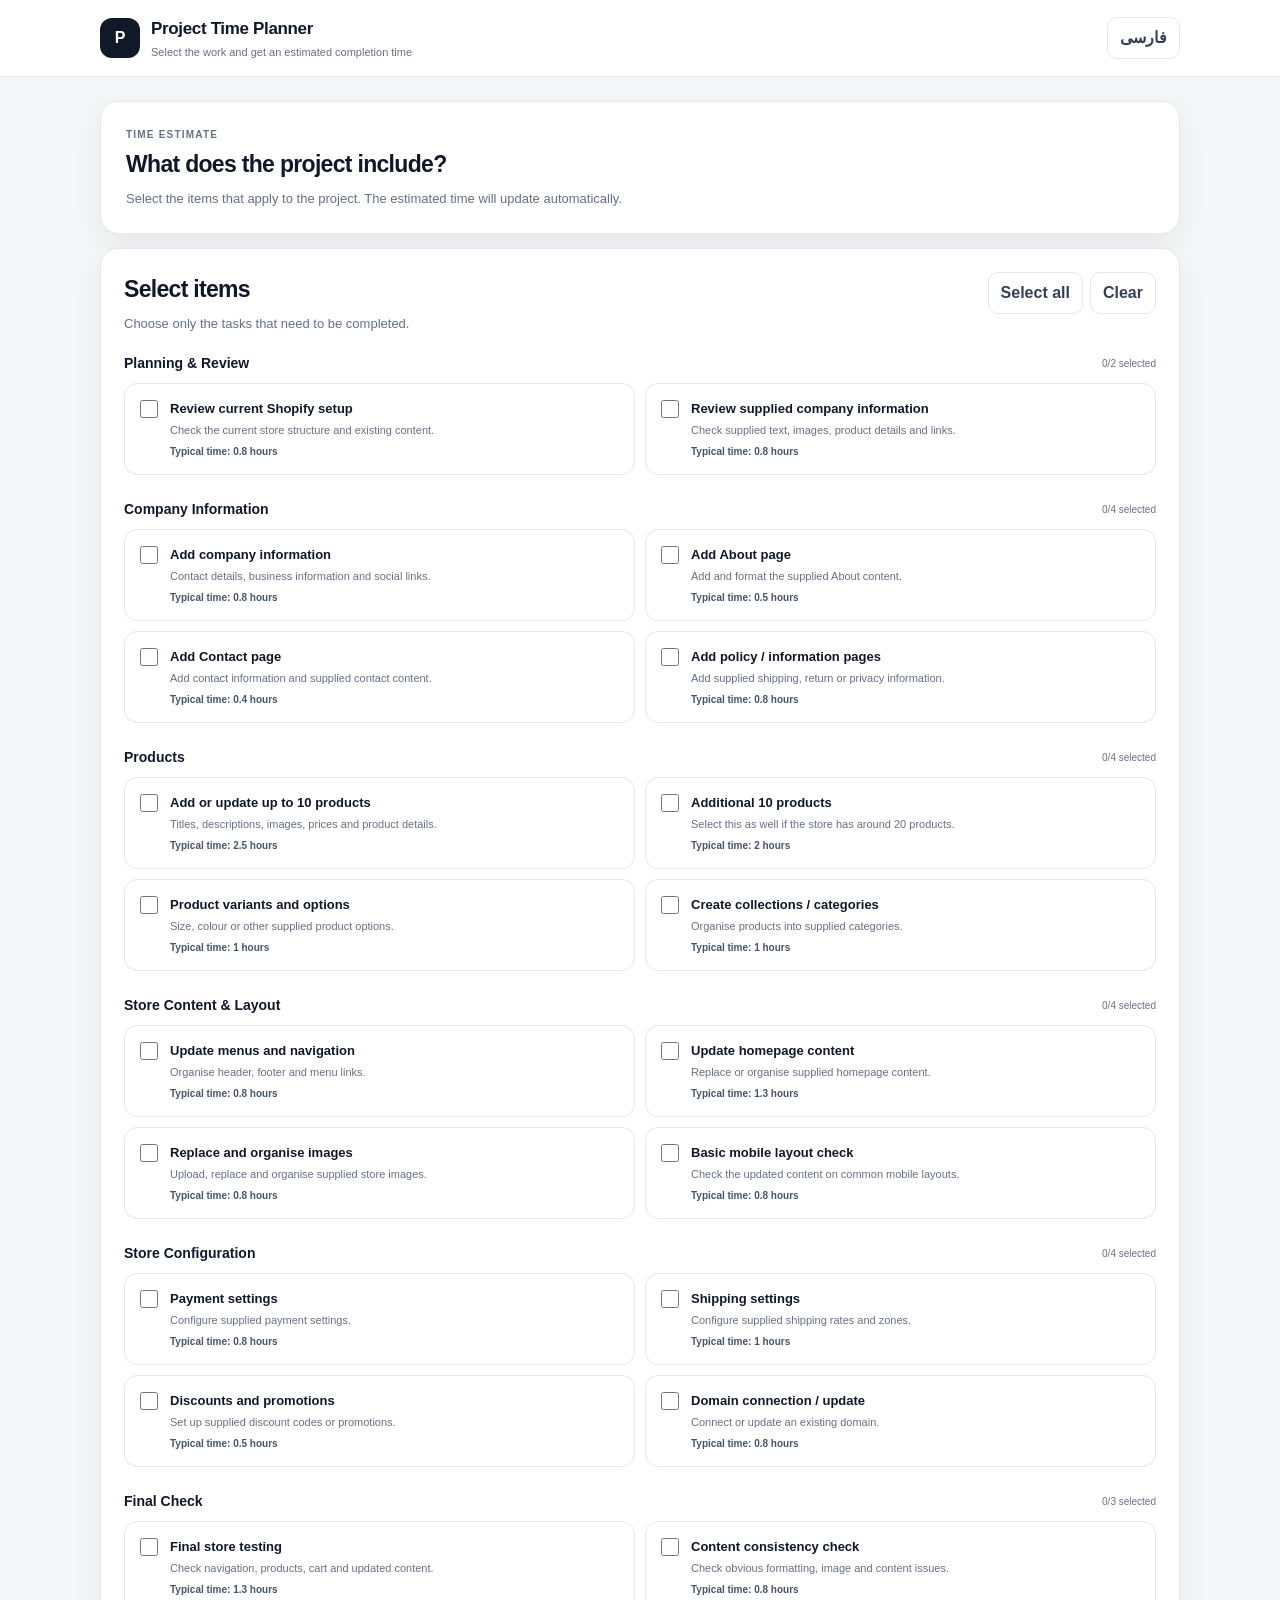
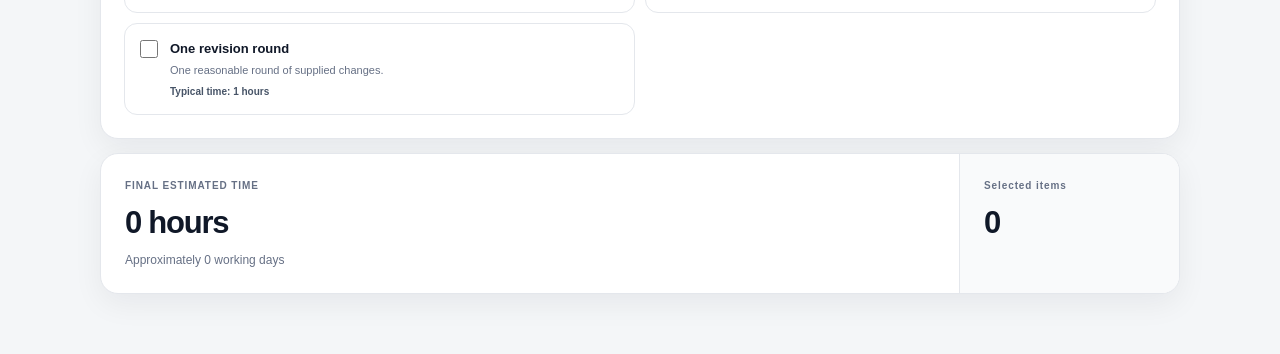
==== commit dc2db2f6: "Add files via upload" ====
--- a/index.html
+++ b/index.html
@@ -1,90 +1,58 @@
 <!doctype html>
-<html lang="en">
+<html lang="en" dir="ltr">
 <head>
-  <meta charset="utf-8" />
-  <meta name="viewport" content="width=device-width, initial-scale=1" />
+  <meta charset="utf-8">
+  <meta name="viewport" content="width=device-width, initial-scale=1">
   <title>Project Time Planner</title>
-  <link rel="stylesheet" href="style.css" />
+  <link rel="stylesheet" href="style.css">
 </head>
 <body>
   <header class="topbar">
     <div class="brand">
       <div class="brand-mark">P</div>
       <div>
-        <h1>Project Time Planner</h1>
-        <p>Estimate workload and delivery time</p>
+        <h1 data-i18n="title">Project Time Planner</h1>
+        <p data-i18n="subtitle">Select the work and get an estimated completion time</p>
       </div>
     </div>
-    <nav class="nav">
-      <a class="nav-link active" href="index.html">Time Estimate</a>
-      <a class="nav-link" href="price.html">Price Estimate</a>
-    </nav>
+    <button id="languageBtn" class="language-btn" type="button">فارسی</button>
   </header>
 
   <main class="container">
-    <section class="hero-card">
-      <div>
-        <span class="eyebrow">TIME ESTIMATE</span>
-        <h2>Project workload</h2>
-        <p>Select the activities included in the job. Adjust quantity and estimated time per item where needed.</p>
-      </div>
-      <div class="hero-stats">
-        <div>
-          <span>Selected</span>
-          <strong id="selectedCount">0</strong>
-        </div>
-        <div>
-          <span>Total time</span>
-          <strong id="totalTime">0h</strong>
-        </div>
-        <div>
-          <span>Working days</span>
-          <strong id="workingDays">0</strong>
-        </div>
-      </div>
+    <section class="intro-card">
+      <span class="eyebrow" data-i18n="eyebrow">TIME ESTIMATE</span>
+      <h2 data-i18n="heading">What does the project include?</h2>
+      <p data-i18n="description">Select the items that apply to the project. The estimated time will update automatically.</p>
     </section>
 
     <section class="panel">
-      <div class="section-heading">
+      <div class="panel-head">
         <div>
-          <span class="eyebrow">PROJECT SCOPE</span>
-          <h2>Select activities</h2>
-          <p>The estimate updates automatically as tasks, quantities and time-per-item are changed.</p>
+          <h2 data-i18n="selectHeading">Select items</h2>
+          <p data-i18n="selectDescription">Choose only the tasks that need to be completed.</p>
         </div>
         <div class="actions">
-          <button id="selectAllBtn" class="ghost-btn" type="button">Select all</button>
-          <button id="clearBtn" class="ghost-btn" type="button">Clear</button>
+          <button id="selectAllBtn" class="ghost-btn" type="button" data-i18n="selectAll">Select all</button>
+          <button id="clearBtn" class="ghost-btn" type="button" data-i18n="clear">Clear</button>
         </div>
       </div>
 
       <div id="taskGroups"></div>
     </section>
 
-    <section class="panel summary-panel">
-      <div class="section-heading">
-        <div>
-          <span class="eyebrow">SUMMARY</span>
-          <h2>Final time estimate</h2>
-        </div>
-        <button id="copyBtn" class="primary-btn" type="button">Copy time summary</button>
+    <section class="result-card">
+      <div class="result-main">
+        <span data-i18n="finalLabel">FINAL ESTIMATED TIME</span>
+        <strong id="finalTime">0 hours</strong>
+        <p id="finalDays">Approximately 0 working days</p>
       </div>
-
-      <div class="final-grid">
-        <div>
-          <span>Estimated work</span>
-          <strong id="finalTime">0 hours</strong>
-          <p id="finalDays">Approximately 0 working days</p>
-        </div>
-        <div>
-          <span>Recommended range</span>
-          <strong id="timeRange">0–0 hours</strong>
-          <p>Includes a small practical allowance for normal project variation.</p>
-        </div>
+      <div class="result-side">
+        <span data-i18n="selectedLabel">Selected items</span>
+        <strong id="selectedCount">0</strong>
       </div>
     </section>
   </main>
 
-  <div id="toast" class="toast">Copied</div>
-  <script src="time.js"></script>
+  <script src="app.js"></script>
 </body>
 </html>
--- a/style.css
+++ b/style.css
@@ -1,80 +1,196 @@
 
 :root{
-  --bg:#f4f6f8;--panel:#fff;--text:#101828;--muted:#667085;--line:#e4e7ec;
-  --soft:#f9fafb;--dark:#111827;--shadow:0 10px 28px rgba(16,24,40,.06)
+  --bg:#f4f6f8;
+  --card:#ffffff;
+  --text:#101828;
+  --muted:#667085;
+  --line:#e4e7ec;
+  --soft:#f9fafb;
+  --dark:#111827;
+  --shadow:0 10px 30px rgba(16,24,40,.06);
 }
 *{box-sizing:border-box}
-body{margin:0;background:var(--bg);color:var(--text);font-family:Inter,-apple-system,BlinkMacSystemFont,"Segoe UI",sans-serif;line-height:1.5}
-button,input{font:inherit}
+html{scroll-behavior:smooth}
+body{
+  margin:0;
+  background:var(--bg);
+  color:var(--text);
+  font-family:Inter,-apple-system,BlinkMacSystemFont,"Segoe UI",Tahoma,Arial,sans-serif;
+  line-height:1.5;
+}
+button{font:inherit}
 .topbar{
-  position:sticky;top:0;z-index:20;display:flex;justify-content:space-between;align-items:center;gap:20px;
-  padding:16px max(20px,calc((100vw - 1160px)/2));background:rgba(255,255,255,.94);
-  border-bottom:1px solid var(--line);backdrop-filter:blur(14px)
+  position:sticky;
+  top:0;
+  z-index:20;
+  display:flex;
+  justify-content:space-between;
+  align-items:center;
+  gap:20px;
+  padding:16px max(20px,calc((100vw - 1080px)/2));
+  background:rgba(255,255,255,.94);
+  border-bottom:1px solid var(--line);
+  backdrop-filter:blur(14px);
 }
 .brand{display:flex;align-items:center;gap:11px}
-.brand-mark{width:40px;height:40px;border-radius:12px;display:grid;place-items:center;background:var(--dark);color:white;font-weight:800}
-.brand h1{font-size:17px;margin:0;letter-spacing:-.02em}
-.brand p{font-size:11px;color:var(--muted);margin:2px 0 0}
-.nav{display:flex;gap:5px;padding:4px;background:var(--soft);border:1px solid var(--line);border-radius:11px}
-.nav-link{text-decoration:none;color:var(--muted);padding:8px 11px;border-radius:8px;font-size:12px;font-weight:750}
-.nav-link.active{background:white;color:var(--text);box-shadow:0 2px 7px rgba(16,24,40,.08)}
-.container{width:min(1160px,calc(100% - 30px));margin:24px auto 60px}
-.hero-card,.panel{background:var(--panel);border:1px solid var(--line);border-radius:17px;box-shadow:var(--shadow)}
-.hero-card{padding:24px;display:flex;justify-content:space-between;align-items:center;gap:24px}
-.eyebrow{display:block;font-size:10px;font-weight:800;letter-spacing:.12em;color:var(--muted);margin-bottom:5px}
-.hero-card h2,.section-heading h2{font-size:22px;margin:0;letter-spacing:-.03em}
-.hero-card p,.section-heading p{font-size:13px;color:var(--muted);margin:7px 0 0;max-width:720px}
-.hero-stats{display:grid;grid-template-columns:repeat(3,minmax(120px,1fr));gap:8px;min-width:430px}
-.hero-stats>div{padding:14px 15px;background:var(--soft);border:1px solid var(--line);border-radius:12px}
-.hero-stats span,.final-grid span{display:block;color:var(--muted);font-size:11px;font-weight:700}
-.hero-stats strong{display:block;font-size:22px;margin-top:6px}
-.panel{padding:23px;margin-top:14px}
-.section-heading{display:flex;justify-content:space-between;align-items:flex-start;gap:18px;margin-bottom:20px}
+.brand-mark{
+  width:40px;height:40px;border-radius:12px;
+  display:grid;place-items:center;
+  background:var(--dark);color:white;font-weight:800;
+}
+.brand h1{margin:0;font-size:17px;letter-spacing:-.02em}
+.brand p{margin:2px 0 0;color:var(--muted);font-size:11px}
+.language-btn,.ghost-btn{
+  background:white;
+  color:#344054;
+  border:1px solid var(--line);
+  border-radius:10px;
+  padding:8px 12px;
+  font-weight:700;
+  cursor:pointer;
+}
+.language-btn:hover,.ghost-btn:hover{background:var(--soft)}
+.container{
+  width:min(1080px,calc(100% - 28px));
+  margin:24px auto 60px;
+}
+.intro-card,.panel,.result-card{
+  background:var(--card);
+  border:1px solid var(--line);
+  border-radius:18px;
+  box-shadow:var(--shadow);
+}
+.intro-card{padding:25px}
+.eyebrow{
+  display:block;
+  color:var(--muted);
+  font-size:10px;
+  font-weight:800;
+  letter-spacing:.12em;
+  margin-bottom:5px;
+}
+.intro-card h2,.panel-head h2{
+  margin:0;
+  font-size:23px;
+  letter-spacing:-.03em;
+}
+.intro-card p,.panel-head p{
+  margin:7px 0 0;
+  color:var(--muted);
+  font-size:13px;
+}
+.panel{
+  padding:23px;
+  margin-top:14px;
+}
+.panel-head{
+  display:flex;
+  justify-content:space-between;
+  align-items:flex-start;
+  gap:20px;
+  margin-bottom:20px;
+}
 .actions{display:flex;gap:7px}
-.ghost-btn,.primary-btn{border-radius:9px;padding:8px 11px;font-weight:700;cursor:pointer}
-.ghost-btn{background:white;border:1px solid var(--line);color:#344054}
-.primary-btn{background:var(--dark);border:1px solid var(--dark);color:white}
-.group+.group{margin-top:23px}
-.group-head{display:flex;justify-content:space-between;align-items:center;margin-bottom:8px}
-.group-head h3{font-size:14px;margin:0}
-.group-head span{font-size:10px;color:var(--muted)}
-.task-table{border:1px solid var(--line);border-radius:13px;overflow:hidden}
-.task-row{display:grid;grid-template-columns:minmax(290px,2.6fr) 90px 120px 120px;align-items:center;min-height:60px;background:white;border-bottom:1px solid var(--line)}
-.task-row.price-row{grid-template-columns:minmax(290px,2.6fr) 90px 120px 120px}
-.task-row:last-child{border-bottom:0}
-.task-row.head{min-height:37px;background:var(--soft);font-size:9px;font-weight:800;letter-spacing:.06em;color:var(--muted)}
-.task-row>div{padding:9px 11px}
-.task-title{display:flex;gap:10px;align-items:flex-start}
-.task-title input{width:17px;height:17px;margin-top:2px;accent-color:var(--dark)}
+.group+.group{margin-top:24px}
+.group-title{
+  display:flex;
+  justify-content:space-between;
+  align-items:center;
+  margin-bottom:9px;
+}
+.group-title h3{margin:0;font-size:14px}
+.group-title span{color:var(--muted);font-size:10px}
+.task-grid{
+  display:grid;
+  grid-template-columns:repeat(2,1fr);
+  gap:10px;
+}
+.task-card{
+  position:relative;
+  display:flex;
+  align-items:flex-start;
+  gap:12px;
+  min-height:84px;
+  padding:15px;
+  border:1px solid var(--line);
+  border-radius:13px;
+  background:white;
+  cursor:pointer;
+  transition:.15s ease;
+}
+.task-card:hover{
+  border-color:#cfd4dc;
+  transform:translateY(-1px);
+}
+.task-card.selected{
+  border-color:#98a2b3;
+  background:#f9fafb;
+  box-shadow:inset 0 0 0 1px #d0d5dd;
+}
+.task-card input{
+  width:18px;
+  height:18px;
+  margin:1px 0 0;
+  accent-color:var(--dark);
+  flex:0 0 auto;
+}
 .task-name{font-size:13px;font-weight:750}
-.task-desc{font-size:10.5px;color:var(--muted);margin-top:2px}
-.task-row input[type=number]{width:100%;height:33px;border:1px solid #d0d5dd;border-radius:8px;padding:0 8px}
-.calc{text-align:right;font-size:12px;font-weight:750}
-.task-row.off{opacity:.45}
-.summary-panel{margin-top:14px}
-.final-grid{display:grid;grid-template-columns:1fr 1fr;border:1px solid var(--line);border-radius:13px;overflow:hidden}
-.final-grid.one{grid-template-columns:1fr}
-.final-grid>div{padding:22px}
-.final-grid>div+div{border-left:1px solid var(--line)}
-.final-grid strong{display:block;font-size:28px;margin-top:7px;letter-spacing:-.04em}
-.final-grid p{font-size:11px;color:var(--muted);margin:4px 0 0}
-.price-hero{align-items:flex-end}
-.rate-box{min-width:230px}
-.rate-box label{display:block;font-size:11px;font-weight:700;color:#475467;margin-bottom:6px}
-.money-input{position:relative}
-.money-input span{position:absolute;left:11px;top:9px;color:var(--muted)}
-.money-input input{width:100%;height:40px;border:1px solid #d0d5dd;border-radius:9px;padding:0 10px 0 27px}
-.toast{position:fixed;left:50%;bottom:22px;transform:translate(-50%,14px);background:#101828;color:white;border-radius:9px;padding:9px 12px;font-size:11px;opacity:0;transition:.2s;pointer-events:none}
-.toast.show{opacity:1;transform:translate(-50%,0)}
-@media(max-width:800px){
-  .topbar{align-items:flex-start;flex-direction:column}.nav{width:100%}.nav-link{flex:1;text-align:center}
-  .hero-card{align-items:flex-start;flex-direction:column}.hero-stats{width:100%;min-width:0}
-  .task-row,.task-row.price-row{grid-template-columns:minmax(220px,2fr) 75px 100px 105px}
+.task-desc{margin-top:3px;color:var(--muted);font-size:11px}
+.task-time{
+  margin-top:6px;
+  color:#475467;
+  font-size:10px;
+  font-weight:700;
 }
-@media(max-width:620px){
-  .container{width:min(100% - 18px,1160px);margin-top:10px}.panel,.hero-card{padding:15px}
-  .hero-stats{grid-template-columns:1fr}.section-heading{flex-direction:column}.task-table{border:0;overflow:visible}.task-row.head{display:none}
-  .task-row,.task-row.price-row{grid-template-columns:1fr 1fr;gap:8px;margin-bottom:9px;padding:11px;border:1px solid var(--line)!important;border-radius:11px;min-height:0}
-  .task-row>div{padding:0}.task-title{grid-column:1/-1;padding-bottom:5px!important}.calc{text-align:left}
-  .final-grid{grid-template-columns:1fr}.final-grid>div+div{border-left:0;border-top:1px solid var(--line)}
+.result-card{
+  margin-top:14px;
+  display:grid;
+  grid-template-columns:1fr 220px;
+  overflow:hidden;
 }
+.result-main,.result-side{padding:24px}
+.result-side{
+  background:var(--soft);
+  border-inline-start:1px solid var(--line);
+}
+.result-card span{
+  display:block;
+  color:var(--muted);
+  font-size:10px;
+  font-weight:800;
+  letter-spacing:.09em;
+}
+.result-card strong{
+  display:block;
+  margin-top:7px;
+  font-size:31px;
+  letter-spacing:-.04em;
+}
+.result-card p{
+  margin:4px 0 0;
+  color:var(--muted);
+  font-size:12px;
+}
+html[dir="rtl"] body{
+  font-family:Tahoma,Arial,"Segoe UI",sans-serif;
+}
+html[dir="rtl"] .brand,
+html[dir="rtl"] .task-card{
+  text-align:right;
+}
+html[dir="rtl"] .eyebrow,
+html[dir="rtl"] .result-card span{
+  letter-spacing:0;
+}
+@media(max-width:700px){
+  .topbar{padding:13px 14px}
+  .brand p{display:none}
+  .container{width:min(100% - 18px,1080px);margin-top:10px}
+  .intro-card,.panel{padding:16px}
+  .panel-head{flex-direction:column}
+  .actions{width:100%}
+  .actions button{flex:1}
+  .task-grid{grid-template-columns:1fr}
+  .result-card{grid-template-columns:1fr}
+  .result-side{border-inline-start:0;border-top:1px solid var(--line)}
+}
